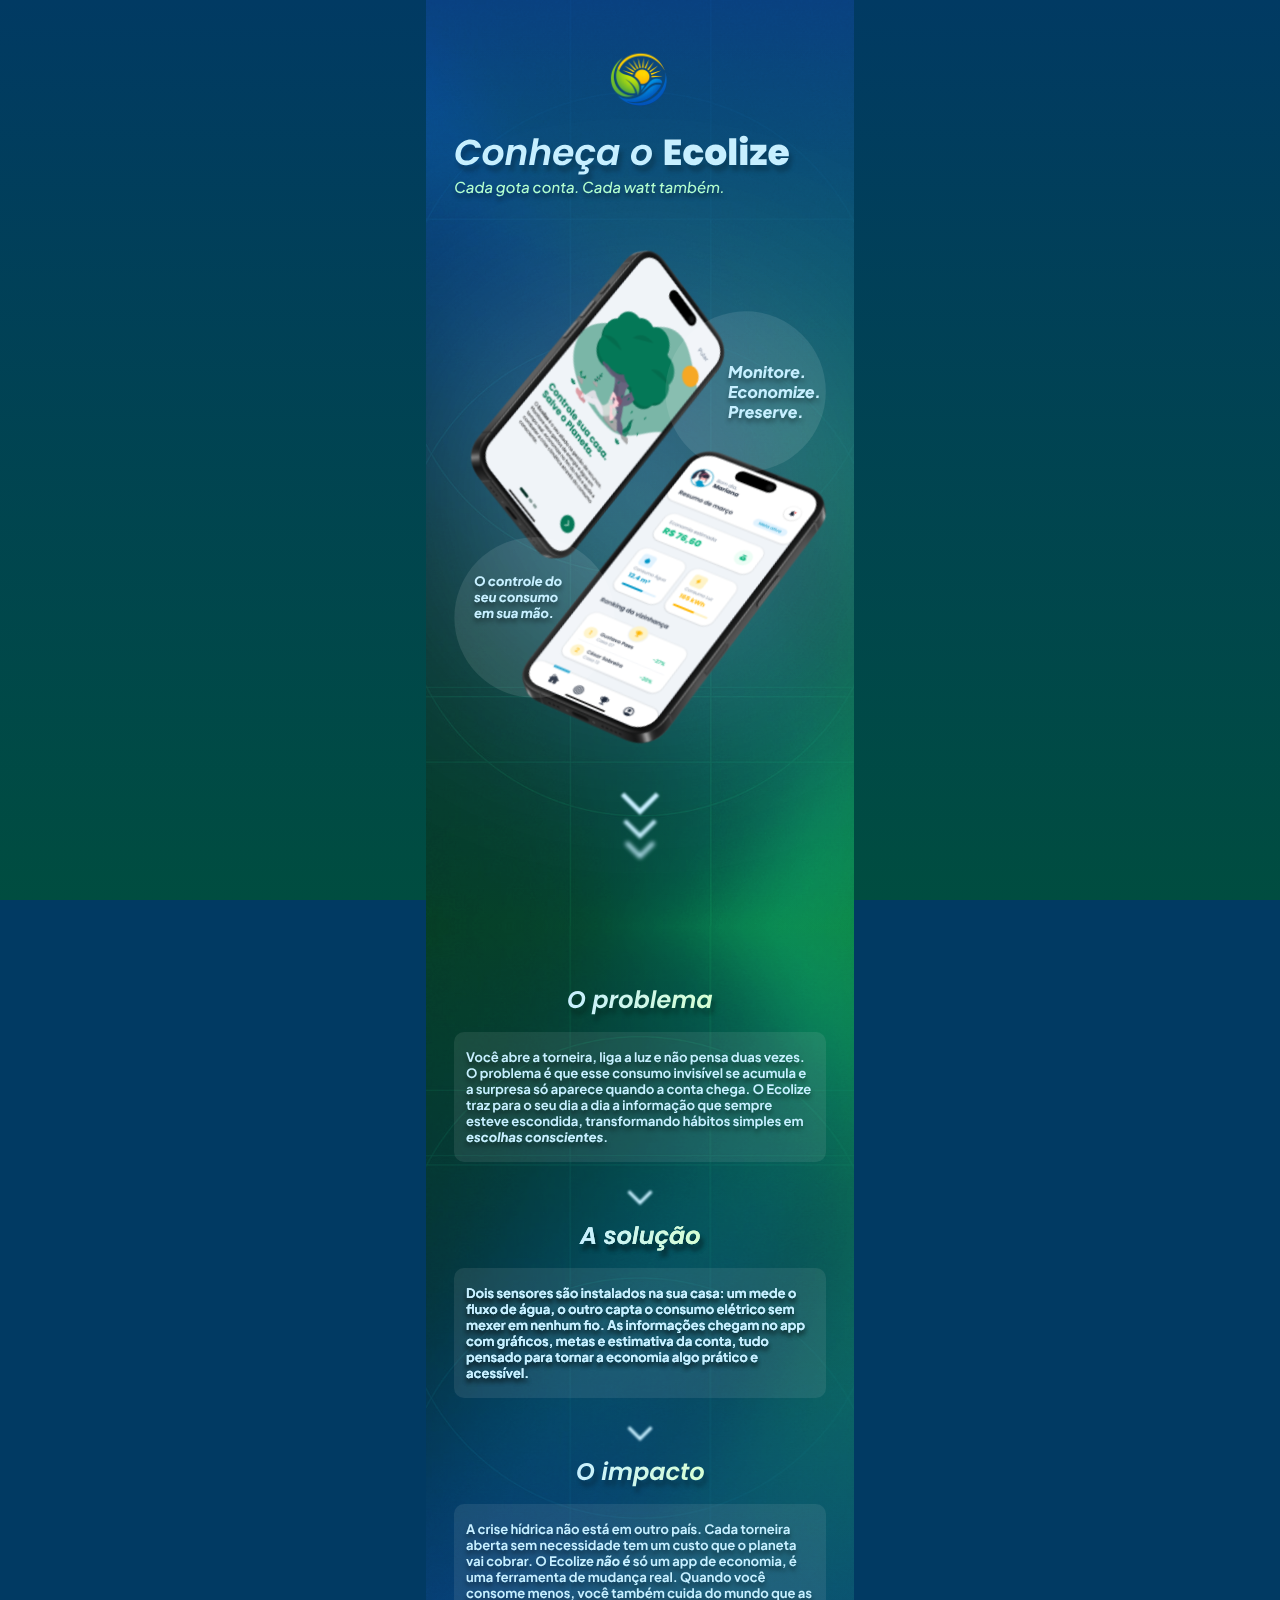
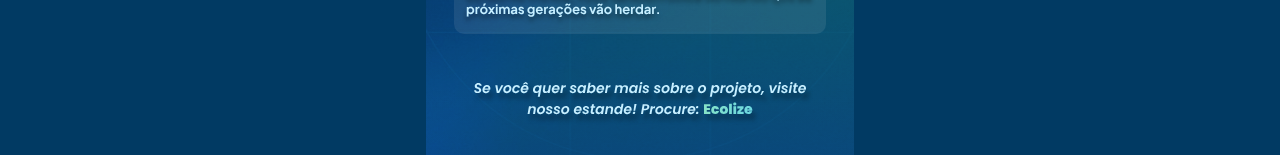
==== index.html @ 1dd9070d "Panfleto Ecolize" ====
<!DOCTYPE html>
<html lang="pt-br">
<head>
    <meta charset="UTF-8">
    <meta name="viewport" content="width=device-width, initial-scale=1.0, viewport-fit=cover">
    <title>Ecolize - Panfleto Digital</title>
    <link rel="stylesheet" href="style.css">
</head>
<body>
    <div class="atmosphere"></div>

    <main class="main-container">
        <section class="section">
            <div class="reveal">
                <img src="assets/page1.svg" class="full-page-svg">
            </div>
        </section>

        <section class="section">
            <div class="reveal">
                <img src="assets/page2.svg" class="full-page-svg">
            </div>
        </section>
    </main>

    <script src="script.js"></script>
</body>
</html>
---- style.css ----
* { margin: 0; padding: 0; box-sizing: border-box; }

body {
    background-color: #013a63;
    overflow-x: hidden;
}

.atmosphere {
    position: fixed;
    top: 0;
    width: 100%;
    height: 100%;
    background: linear-gradient(180deg, #013a63 0%, #004d40 100%);
    z-index: 0;
}

.bubble {
    position: fixed;
    z-index: 1;
    pointer-events: none; 
}

.bubble-1 { width: 400px; top: 10%; left: -100px; }
.bubble-2 { width: 300px; bottom: 15%; right: -50px; }

.main-container {
    position: relative;
    z-index: 2;
    width: 100%;
}

.section {
    display: flex;
    justify-content: center;
    width: 100%;
}

.full-page-svg {
    display: block;
    width: 100%;
    max-width: 540px;
    height: auto;
}

.reveal {
    opacity: 0;
    transform: translateY(20px);
    transition: all 1s ease-out;
}

.reveal.active {
    opacity: 1;
    transform: translateY(0);
}
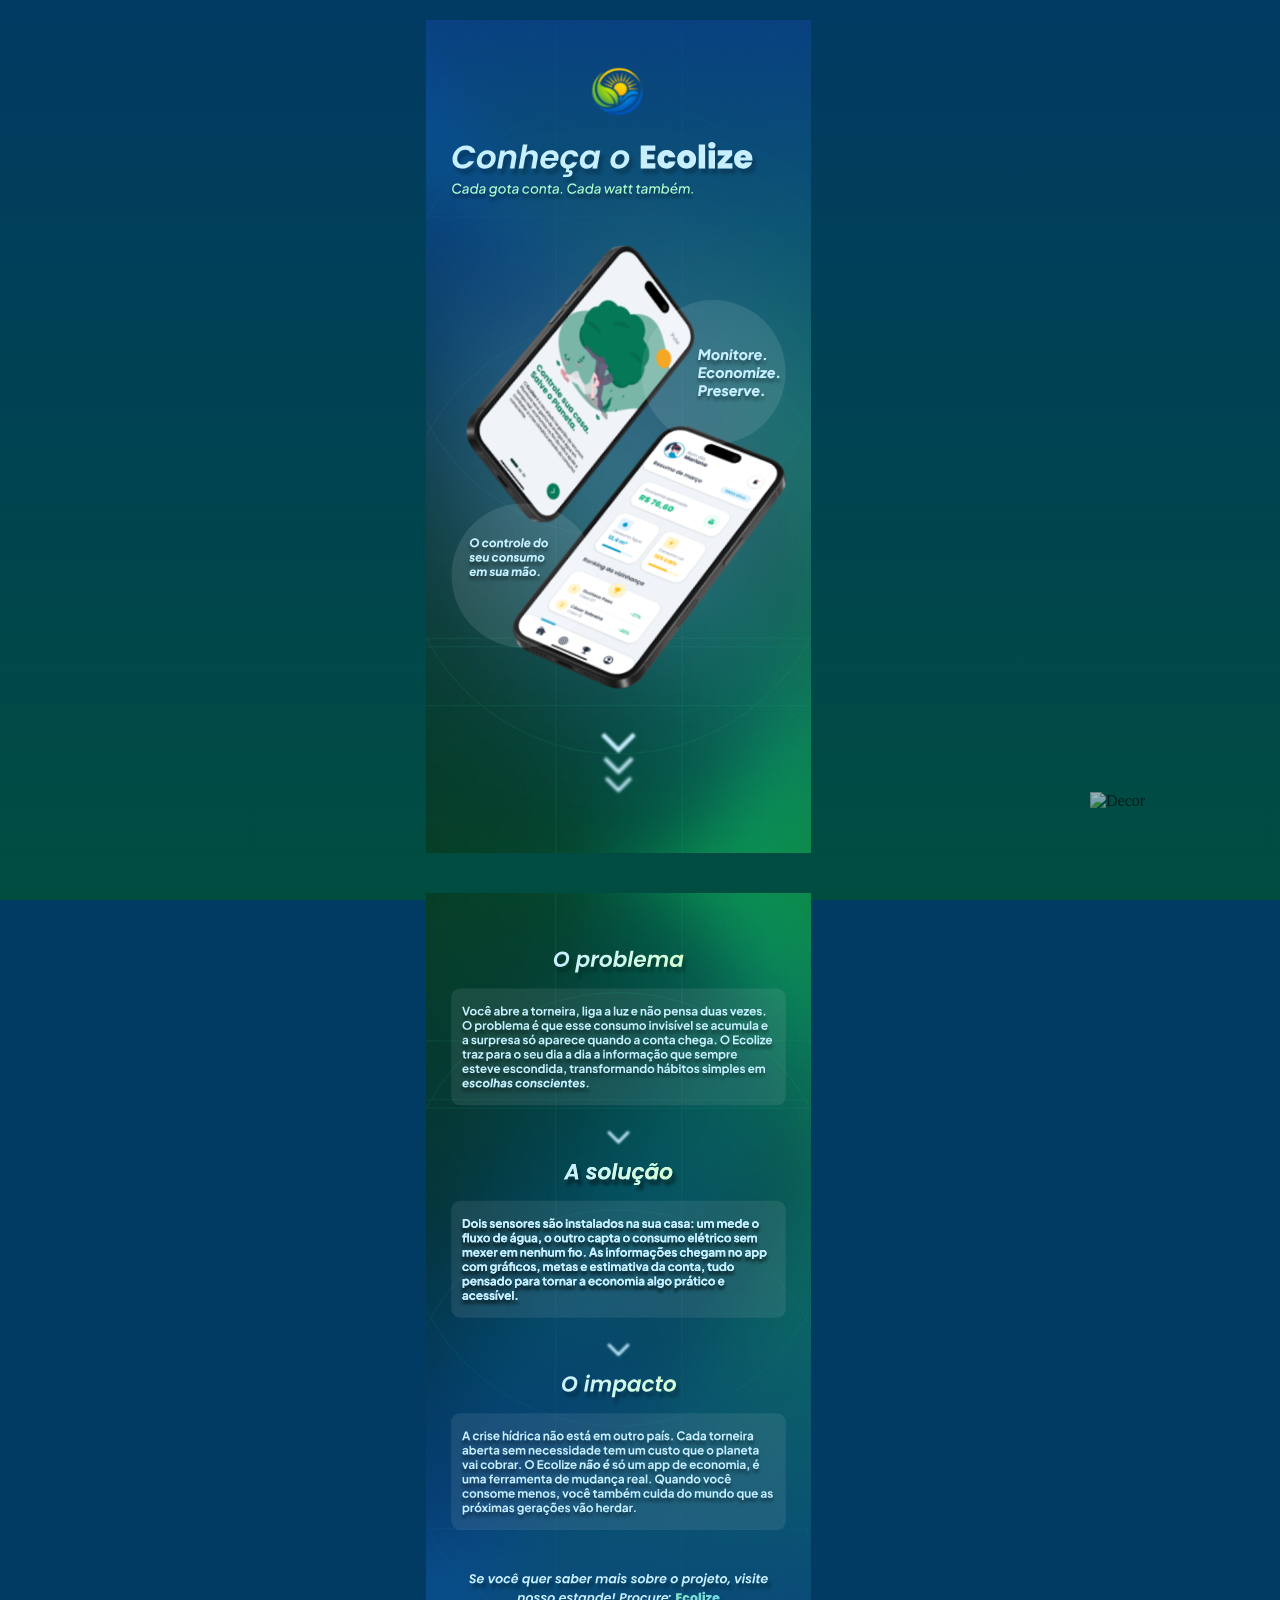
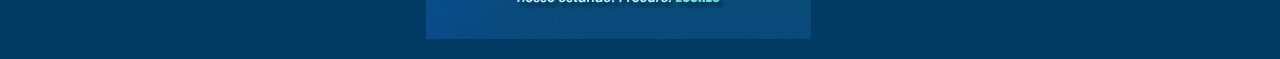
==== commit 0da97085: "Panfleto Ecolize" ====
--- a/index.html
+++ b/index.html
@@ -2,23 +2,28 @@
 <html lang="pt-br">
 <head>
     <meta charset="UTF-8">
-    <meta name="viewport" content="width=device-width, initial-scale=1.0, viewport-fit=cover">
+    <meta name="viewport" content="width=device-width, initial-scale=1.0, maximum-scale=1.0, user-scalable=no">
     <title>Ecolize - Panfleto Digital</title>
     <link rel="stylesheet" href="style.css">
 </head>
 <body>
     <div class="atmosphere"></div>
+    
+    <!-- Bolhas de fundo -->
+    <img src="assets/Ellipse 323.svg" class="bubble bubble-1" alt="Decor">
+    <img src="assets/Ellipse 323.svg" class="bubble bubble-2" alt="Decor">
 
     <main class="main-container">
         <section class="section">
             <div class="reveal">
-                <img src="assets/page1.svg" class="full-page-svg">
+                <!-- Adicionado width para ajudar na nitidez do navegador -->
+                <img src="assets/page1.svg" class="full-page-svg" width="1080" alt="Página 1">
             </div>
         </section>
 
         <section class="section">
             <div class="reveal">
-                <img src="assets/page2.svg" class="full-page-svg">
+                <img src="assets/page2.svg" class="full-page-svg" width="1080" alt="Página 2">
             </div>
         </section>
     </main>
--- a/style.css
+++ b/style.css
@@ -1,9 +1,18 @@
-
 * { margin: 0; padding: 0; box-sizing: border-box; }
 
 body {
     background-color: #013a63;
     overflow-x: hidden;
+    -webkit-font-smoothing: antialiased;
+    -moz-osx-font-smoothing: grayscale;
+}
+
+/* Forçar nitidez em todos os SVGs */
+img[src$=".svg"] {
+    image-rendering: -webkit-optimize-contrast;
+    image-rendering: crisp-edges;
+    shape-rendering: geometricPrecision;
+    transform: translateZ(0);
 }
 
 .atmosphere {
@@ -18,11 +27,12 @@
 .bubble {
     position: fixed;
     z-index: 1;
-    pointer-events: none; 
+    pointer-events: none;
+    opacity: 0.6;
 }
 
-.bubble-1 { width: 400px; top: 10%; left: -100px; }
-.bubble-2 { width: 300px; bottom: 15%; right: -50px; }
+.bubble-1 { width: 350px; top: 15%; left: -100px; }
+.bubble-2 { width: 250px; bottom: 10%; right: -60px; }
 
 .main-container {
     position: relative;
@@ -34,19 +44,21 @@
     display: flex;
     justify-content: center;
     width: 100%;
+    padding: 20px 0;
 }
 
 .full-page-svg {
     display: block;
-    width: 100%;
+    width: 90%; /* Ajuste para não colar nas bordas do celular */
     max-width: 540px;
     height: auto;
 }
 
+/* Animação de subida */
 .reveal {
     opacity: 0;
-    transform: translateY(20px);
-    transition: all 1s ease-out;
+    transform: translateY(30px);
+    transition: all 0.8s ease-out;
 }
 
 .reveal.active {
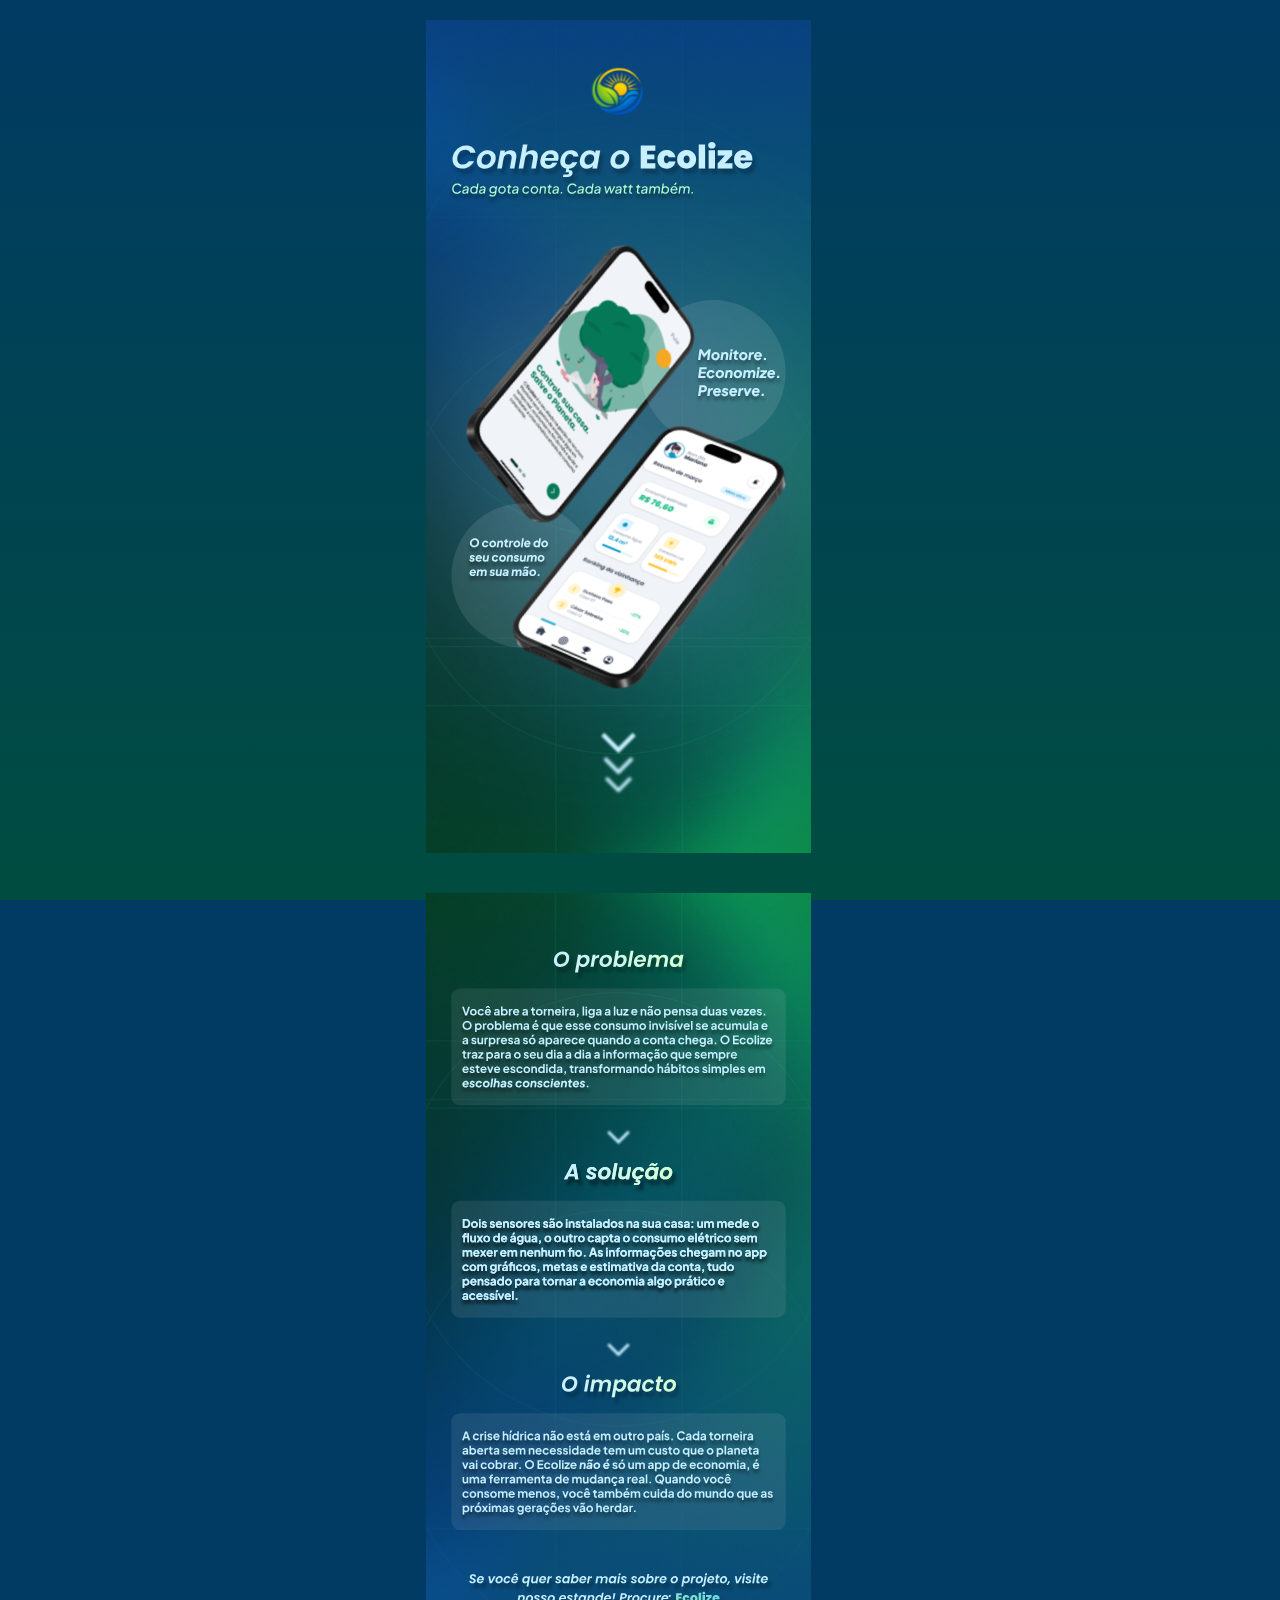
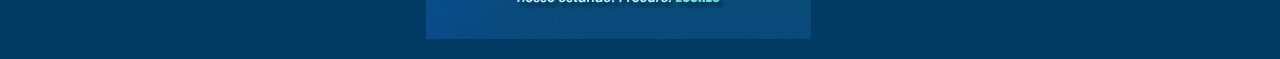
==== commit fab16ae6: "Panfleto Ecolize" ====
--- a/index.html
+++ b/index.html
@@ -8,11 +8,6 @@
 </head>
 <body>
     <div class="atmosphere"></div>
-    
-    <!-- Bolhas de fundo -->
-    <img src="assets/Ellipse 323.svg" class="bubble bubble-1" alt="Decor">
-    <img src="assets/Ellipse 323.svg" class="bubble bubble-2" alt="Decor">
-
     <main class="main-container">
         <section class="section">
             <div class="reveal">
--- a/style.css
+++ b/style.css
@@ -6,8 +6,6 @@
     -webkit-font-smoothing: antialiased;
     -moz-osx-font-smoothing: grayscale;
 }
-
-/* Forçar nitidez em todos os SVGs */
 img[src$=".svg"] {
     image-rendering: -webkit-optimize-contrast;
     image-rendering: crisp-edges;
@@ -49,12 +47,11 @@
 
 .full-page-svg {
     display: block;
-    width: 90%; /* Ajuste para não colar nas bordas do celular */
+    width: 90%; 
     max-width: 540px;
     height: auto;
 }
 
-/* Animação de subida */
 .reveal {
     opacity: 0;
     transform: translateY(30px);
